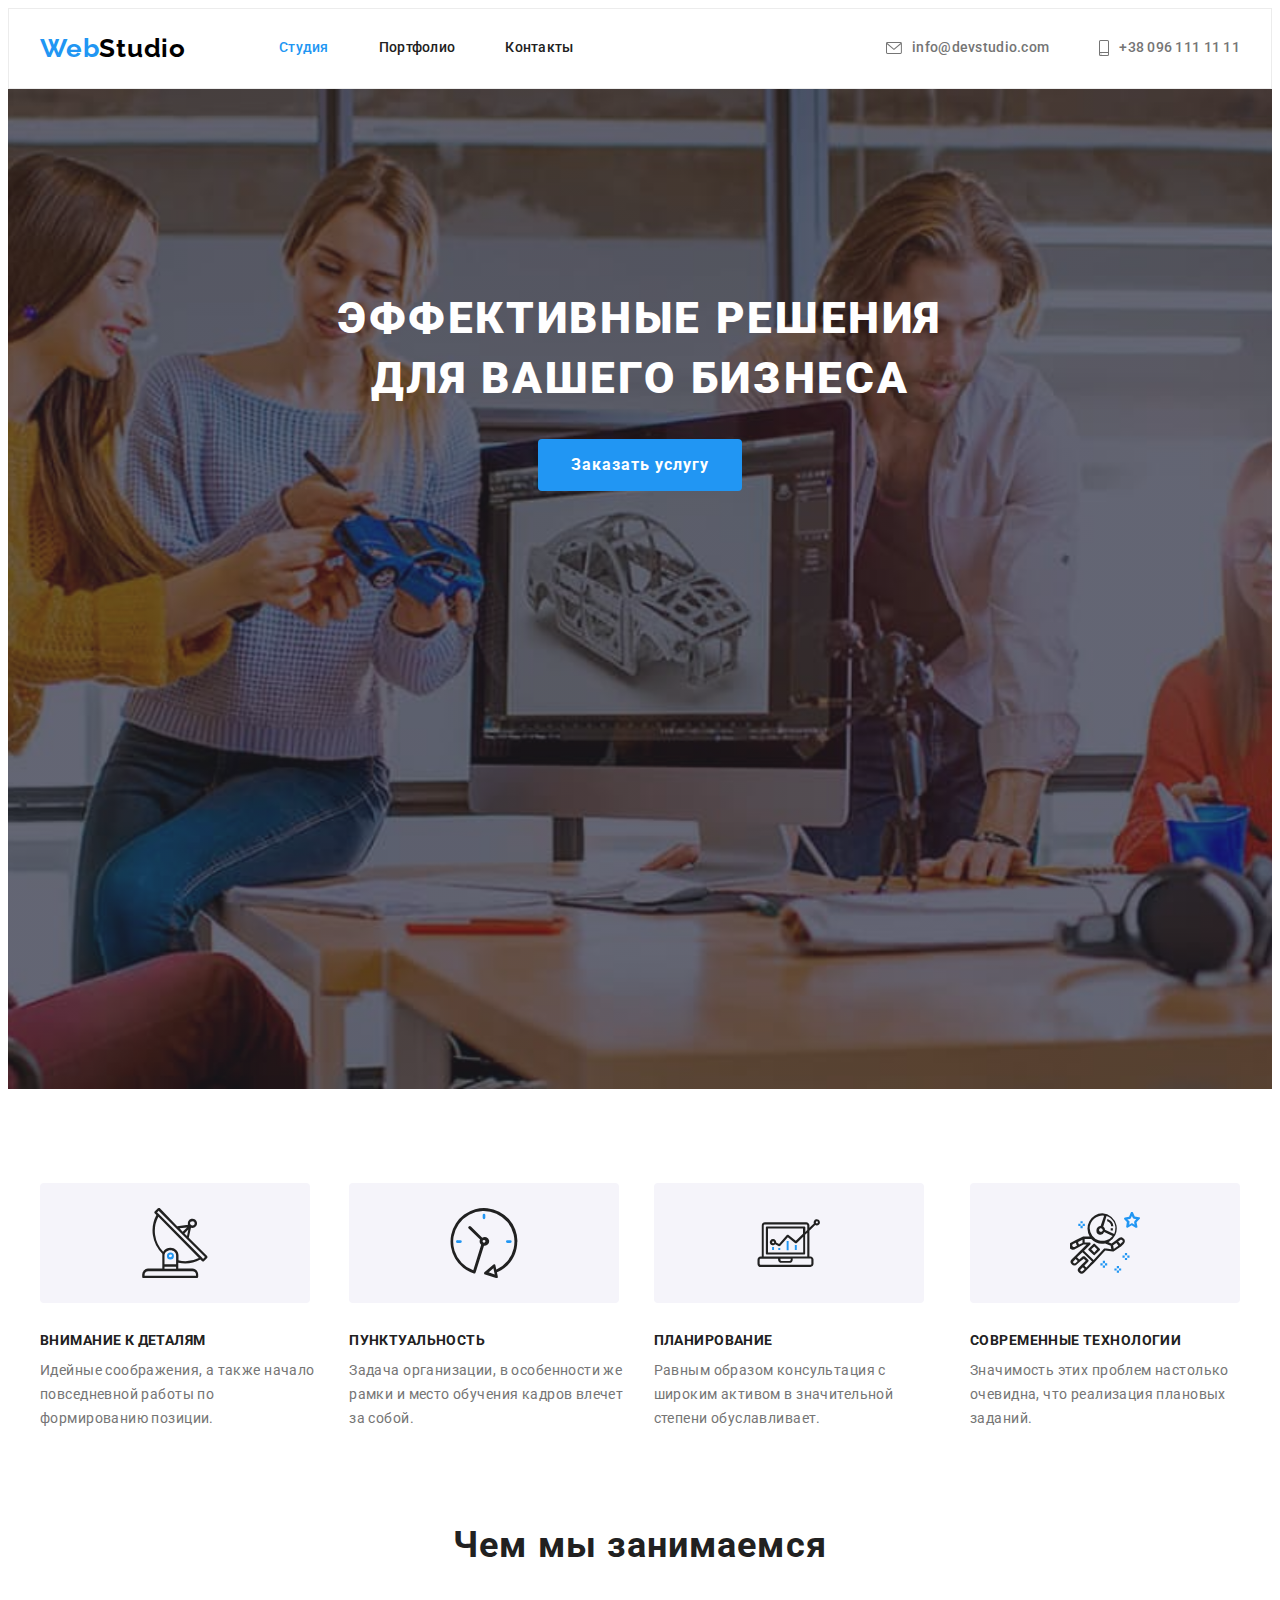
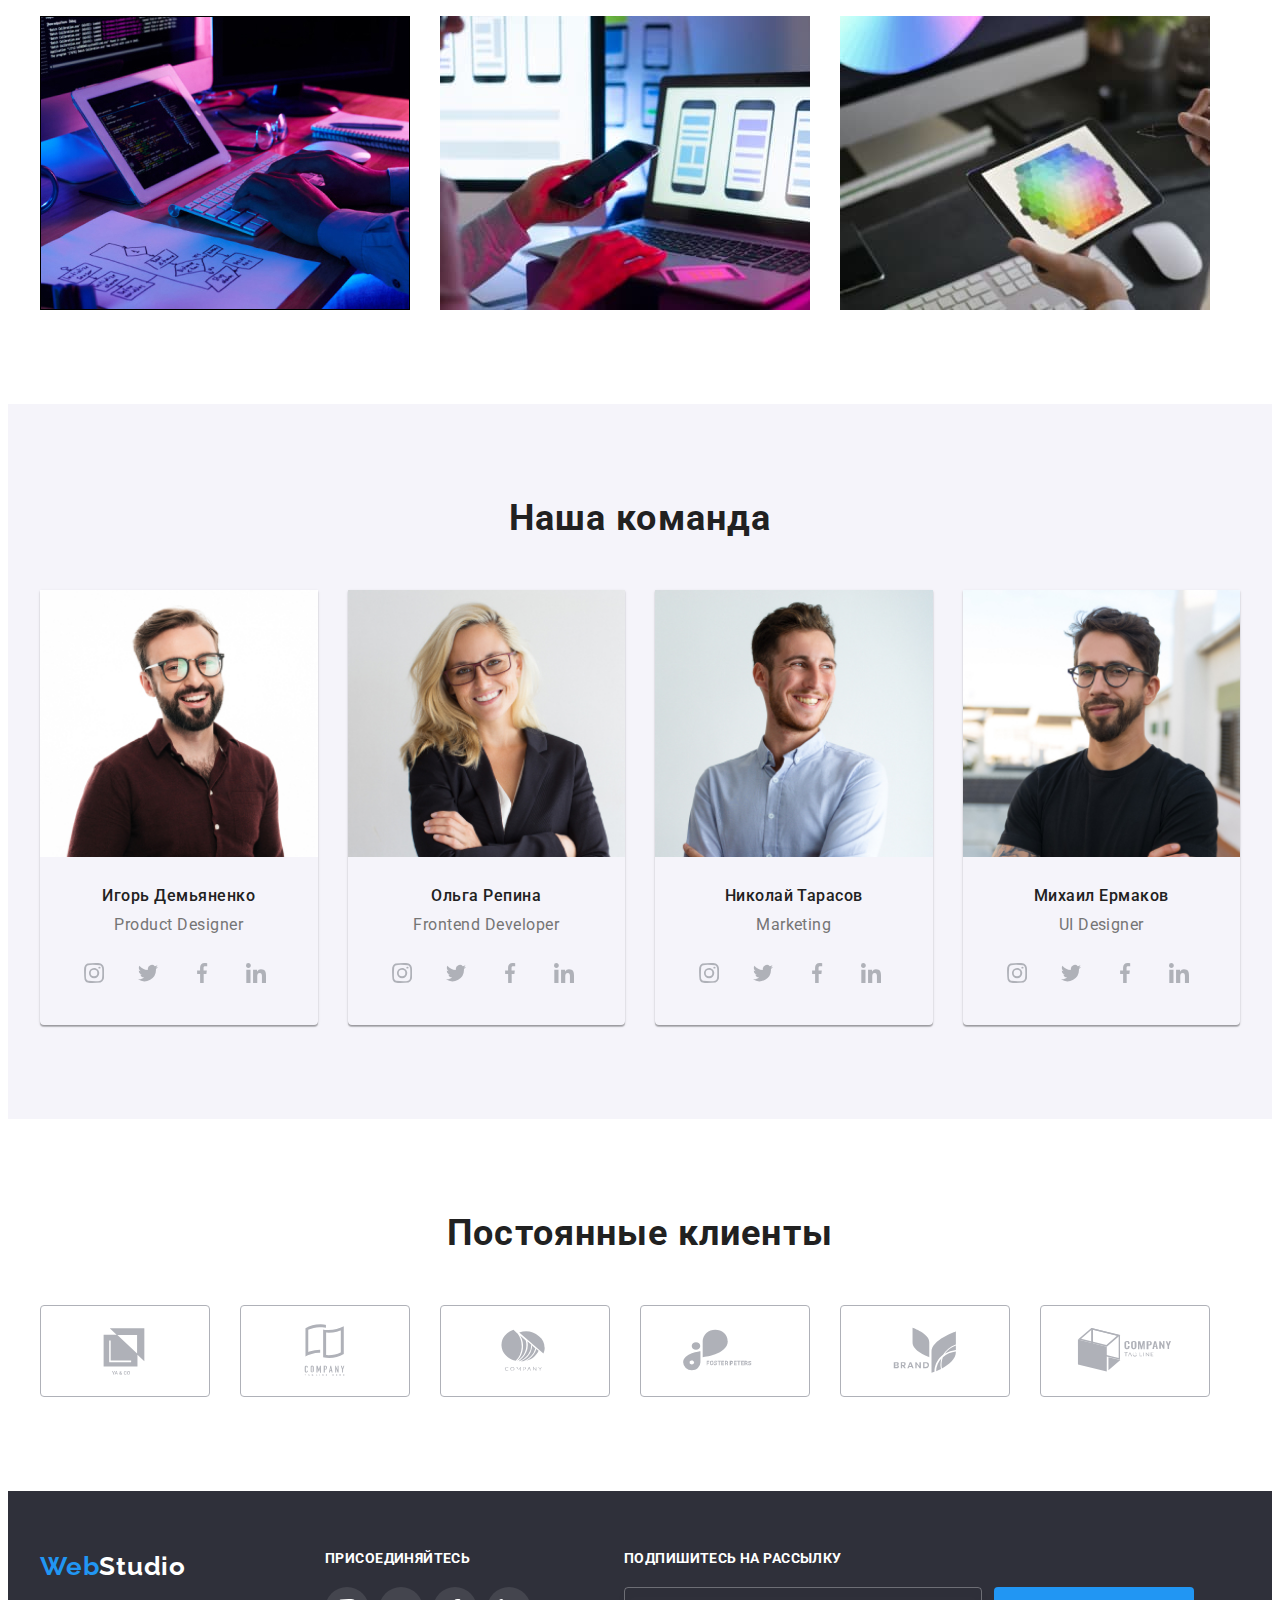
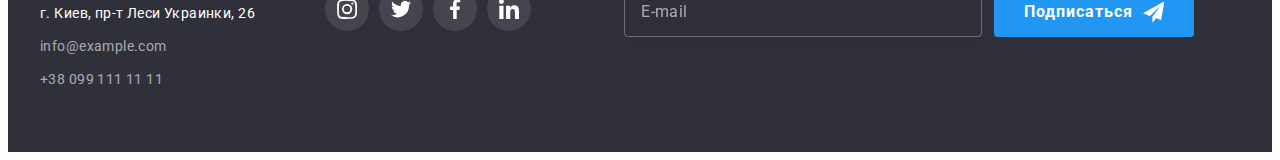
==== index.html @ 896093e3 "fix advantege" ====
<!DOCTYPE html>
<html lang="ru">
<head>
    <meta charset="UTF-8">
    <meta http-equiv="X-UA-Compatible" content="IE=edge">
    <meta name="viewport" content="width=device-width, initial-scale=1.0">
    <title>Document</title>
    
    <link rel="preconnect" href="https://fonts.googleapis.com">
    <link rel="preconnect" href="https://fonts.gstatic.com" crossorigin>
    <link href="https://fonts.googleapis.com/css2?family=Raleway:wght@700&family=Roboto:wght@400;500;700;900&display=swap"
        rel="stylesheet">
    <link rel="stylesheet" href="https://cdnjs.cloudflare.com/ajax/libs/modern-normalize/1.1.0/modern-normalize.min.css"
        integrity="sha512-wpPYUAdjBVSE4KJnH1VR1HeZfpl1ub8YT/NKx4PuQ5NmX2tKuGu6U/JRp5y+Y8XG2tV+wKQpNHVUX03MfMFn9Q=="
        crossorigin="anonymous" referrerpolicy="no-referrer" />

        <link rel="stylesheet" href="./css/styles.css">
    
</head>
<body>
    <header class="header">
        <div class="container main-header">
            <nav class="navigation">
                <a class="header-logo" lang="en" href="#"><span class="text-web">Web</span>Studio</a>
            
                <ul class="header-list list">
                    <li class="header-item"><a href="./index.html" class="header-link current">Студия</a></li>
                    <li class="header-item"><a href="./portfolio.html" class="header-link">Портфолио</a></li>
                    <li class="header-item"><a href="" class="header-link">Контакты</a></li>
                </ul>
            </nav>
            <ul class="contact list">
                <li class="header-item">
                    <a href="mailto:info@devstudio.com" class="header-link-contact">
                        <svg class="icon-mail" width="16" height="12">
                            <use href="./images/icons.svg#icon-envelope"></use>
                        </svg>
                        info@devstudio.com</a>  
                </li>
                <li class="header-item">
                    <a href="tel:+380961111111" class="header-link-contact">
                        <svg class="icon-tel" width="10" height="16">
                            <use href="./images/icons.svg#icon-smartphone"></use>
                        </svg>
                        +38 096 111 11 11</a>
                </li>
            </ul>  
        </div>
    </header>

    <main>

       
        <section class="section hero">
            <div class="container">
                <h1 class="hero-title">Эффективные решения <br/> для вашего бизнеса</h1>
                <button type="button" class="hero-btn">Заказать услугу</button>
            </div>
        </section>

        
        <section class="section"> 
            <div class="container">
                <h2 hidden>Особенности</h2>
                <ul class="advantage-list list">
                    <li class="advantage-item">
                        <div class="advantage"><svg class="icon-advantage" width="70" height="70">
                            <use href="./images/icons.svg#icon-antenna"></use>
                        </svg></div>
                        <h3 class="advantage-title">Внимание к деталям</h3>
                        <p class="advantage-text">Идейные соображения, а также начало повседневной работы по формированию позиции.</p>
                    </li>
                    <li class="advantage-item icon-clock">
                        <div class="advantage"><svg class="icon-advantage" width="70" height="70">
                                <use href="./images/icons.svg#icon-clock"></use>
                            </svg></div>
                        <h3 class="advantage-title">Пунктуальность</h3>
                        <p class="advantage-text">Задача организации, в особенности же рамки и место обучения кадров влечет за собой.</p>
                    </li>
                    <li class="advantage-item icon-diagram">
                        <div class="advantage"><svg class="icon-advantage" width="70" height="70">
                                <use href="./images/icons.svg#icon-diagram"></use>
                            </svg></div>
                        <h3 class="advantage-title">Планирование</h3>
                        <p class="advantage-text">Равным образом консультация с широким активом в значительной степени обуславливает.</p>
                    </li>
                    <li class="advantage-item icon-astronaut">
                        <div class="advantage"><svg class="icon-advantage" width="70" height="70">
                                <use href="./images/icons.svg#icon-astronaut"></use>
                            </svg></div>
                        <h3 class="advantage-title">Современные технологии</h3>
                        <p class="advantage-text">Значимость этих проблем настолько очевидна, что реализация плановых заданий.</p>
                    </li>
                </ul>
            </div>
        </section>

    
        <section class="section no-padding">
            <div class="container">
                <h2 class="product-title">Чем мы занимаемся</h2>
                <ul class="product-list list">
                    <li class="product-item">
                        <img 
                        src="./images/box1.jpg"
                        alt="создание сайта"
                        width="370"
                        height="294"
                        />
                    </li>
                    <li class="product-item">
                        <img 
                        src="./images/box2.jpg"
                        alt="создание мобильной версии"
                        width="370"
                        height="294"
                        />
                    </li>
                    <li class="product-item">
                        <img 
                        src="./images/box3.jpg"
                        alt="тестированте"
                        width="370"
                        height="294"
                        />
                    </li>
                </ul>
            </div>
        </section>

       
        <section class="section team">
            <div class="container">
                <h2 class="team-title">Наша команда</h2>
                <ul class="team-list list">
                    <li class="team-item">
                        <img
                        src="./images/img1.jpg" 
                        alt="члены команды"
                        width="270"
                        height="260"
                        /> 
                        <div class="team-name-content">
                            <h3 class="team-name">Игорь Демьяненко</h3>
                            <p lang="en" class="team-text">Product Designer</p>
                            <ul class="social-team list">
                                <li class="social-item">
                                    <a href="" class="team-social-link">
                                    <svg class="icon-social" width="20" height="20">
                                    <use href="./images/icons.svg#icon-instagram"></use></svg></a></li>
                                <li class="social-item">
                                    <a href="" class="team-social-link">
                                    <svg class="icon-social" width="20" height="20">
                                    <use href="./images/icons.svg#icon-twitter"></use></svg></a></li>
                                <li class="social-item">
                                    <a href="" class="team-social-link">
                                    <svg class="icon-social" width="20" height="20">
                                    <use href="./images/icons.svg#icon-facebook"></use></svg></a></li>
                                <li class="social-item">
                                    <a href="" class="team-social-link">
                                    <svg class="icon-social" width="20" height="20">
                                    <use href="./images/icons.svg#icon-linkedin"></use></svg></a></li>
                            </ul>
                        </div>
                    </li>
                    <li class="team-item">
                        <img 
                        src="./images/img2.jpg"
                        alt="члены команды"
                        width="270"
                        height="260"
                        />
                        <div class="team-name-content">
                            <h3 class="team-name">Ольга Репина</h3>
                            <p lang="en" class="team-text">Frontend Developer</p>
                            <ul class="social-team list">
                                <li class="social-item">
                                    <a href="" class="team-social-link">
                                    <svg class="icon-social" width="20" height="20">
                                    <use href="./images/icons.svg#icon-instagram"></use></svg></a></li>
                                <li class="social-item">
                                    <a href="" class="team-social-link">
                                    <svg class="icon-social" width="20" height="20">
                                    <use href="./images/icons.svg#icon-twitter"></use></svg></a></li>
                                <li class="social-item">
                                    <a href="" class="team-social-link">
                                    <svg class="icon-social" width="20" height="20">
                                    <use href="./images/icons.svg#icon-facebook"></use></svg></a></li>
                                <li class="social-item">
                                    <a href="" class="team-social-link">
                                    <svg class="icon-social" width="20" height="20">
                                    <use href="./images/icons.svg#icon-linkedin"></use></svg></a></li>
                            </ul>
                        </div>
                    </li>
                    <li class="team-item">
                        <img 
                        src="./images/img3.jpg" 
                        alt="члены команды"
                        width="270"
                        height="260"
                        />
                        <div class="team-name-content">
                            <h3 class="team-name">Николай Тарасов</h3>
                            <p lang="en" class="team-text">Marketing</p>
                            <ul class="social-team list">
                                <li class="social-item">
                                    <a href="" class="team-social-link">
                                    <svg class="icon-social" width="20" height="20">
                                    <use href="./images/icons.svg#icon-instagram"></use></svg></a></li>
                                <li class="social-item">
                                    <a href="" class="team-social-link">
                                    <svg class="icon-social" width="20" height="20">
                                    <use href="./images/icons.svg#icon-twitter"></use></svg></a></li>
                                <li class="social-item">
                                    <a href="" class="team-social-link">
                                    <svg class="icon-social" width="20" height="20">
                                    <use href="./images/icons.svg#icon-facebook"></use></svg></a></li>
                                <li class="social-item">
                                    <a href="" class="team-social-link">
                                    <svg class="icon-social" width="20" height="20">
                                    <use href="./images/icons.svg#icon-linkedin"></use></svg></a></li>
                            </ul>
                        </div>
                    </li>
                    <li class="team-item">
                        <img 
                        src="./images/img4.jpg" 
                        alt="члены команды"
                        width="270"
                        height="260"
                        />
                        <div class="team-name-content">
                            <h3 class="team-name">Михаил Ермаков</h3>
                            <p lang="en" class="team-text">UI Designer</p>
                           <ul class="social-team list">
                                <li class="social-item">
                                    <a href="" class="team-social-link">
                                    <svg class="icon-social" width="20" height="20">
                                    <use href="./images/icons.svg#icon-instagram"></use></svg></a></li>
                                <li class="social-item">
                                    <a href="" class="team-social-link">
                                    <svg class="icon-social" width="20" height="20">
                                    <use href="./images/icons.svg#icon-twitter"></use></svg></a></li>
                                <li class="social-item">
                                    <a href="" class="team-social-link">
                                    <svg class="icon-social" width="20" height="20">
                                    <use href="./images/icons.svg#icon-facebook"></use></svg></a></li>
                                <li class="social-item">
                                    <a href="" class="team-social-link">
                                    <svg class="icon-social" width="20" height="20">
                                    <use href="./images/icons.svg#icon-linkedin"></use></svg></a></li>
                            </ul>
                        </div>
                    </li>
                </ul>
            </div>
        </section>

        <section class="section client">
            <div class="container">
                <h2 class="client-title">Постоянные клиенты</h2>
                <ul class="client-list list">
                    <li class="client-item"><a class="client-link" href="">
                        <svg class="icon-client" width="106" height="60">
                        <use href="./images/icons.svg#icon-client1"></use></svg></a></li>
                    <li class="client-item"><a class="client-link" href="">
                        <svg class="icon-client" width="106" height="60">
                        <use href="./images/icons.svg#icon-client2"></use></svg></a></li>
                    <li class="client-item"><a class="client-link" href="">
                         <svg class="icon-client" width="106" height="60">
                        <use href="./images/icons.svg#icon-client3"></use></svg></a></li>
                    <li class="client-item"><a class="client-link" href="">
                         <svg class="icon-client" width="106" height="60">
                        <use href="./images/icons.svg#icon-client4"></use></svg></a></li>
                    <li class="client-item"><a class="client-link" href="">
                         <svg class="icon-client" width="106" height="60">
                        <use href="./images/icons.svg#icon-client5"></use></svg></a></li>
                    <li class="client-item"><a class="client-link" href="">
                         <svg class="icon-client" width="106" height="60">
                        <use href="./images/icons.svg#icon-client6"></use></svg></a></li>
                </ul>
            </div>
        </section>
    </main>

    <footer class="footer">
        <div class="container footer-container">
            <div class="footer-contact">
            <a class="footer-logo" lang="en" href="#"><span class="text-web">Web</span>Studio</a>
            <address>
                <ul class="address list">
                    <li class="address-item">
                        <a href="https://goo.gl/maps/5fkCTM6jAtR8WJ4g7"
                        target="_blank" class="address-link"
                        >г. Киев, пр-т Леси Украинки, 26</a>
                    </li>
                    <li class="address-item">
                        <a href="mailto:info@example.com" class="address-link-contact">info@example.com</a>
                    </li>
                    <li class="address-item">
                        <a href="tel:+380991111111" class="address-link-contact">+38 099 111 11 11</a>
                    </li>
                </ul>
            </address>
            </div>
            <div class="footer-social">
                <h3 class="footer-title">присоединяйтесь</h3>
                <ul class="footer-list list">
                    <li class="footer-social-item"><a href="" class="footer-social-link">
                        <svg class="icon-social" width="20" height="20">
                        <use href="./images/icons.svg#icon-instagram"></use></svg></a></li>
                    <li class="footer-social-item"><a href="" class="footer-social-link">
                        <svg class="icon-social" width="20" height="20">
                        <use href="./images/icons.svg#icon-twitter"></use></svg></a></li>
                    <li class="footer-social-item"><a href="" class="footer-social-link">
                        <svg class="icon-social" width="20" height="20">
                            <use href="./images/icons.svg#icon-facebook"></use></svg></a></li>
                    <li class="footer-social-item"><a href="" class="footer-social-link">
                        <svg class="icon-social" width="20" height="20">
                            <use href="./images/icons.svg#icon-linkedin"></use></svg></a></li>
                </ul>
            </div>
            <div class="footer-subscribe">
                <h3 class="footer-title">Подпишитесь на рассылку</h3>
                <ul class="footer-list list">
                    <li class="footer-subscribe-item">
                        <button type="button" lang="en" class="footer-subscribe-btn">E-mail</button>
                    </li>
                    <li class="footer-subscribe-item">
                        <button type="button" class="footer-send-btn">Подписаться
                            <svg class="icon-subscribe" width="24" height="24">
                                <use href="./images/icons.svg#icon-icon-send"></use>
                            </svg></button></li>
                </ul>
            </div>
        </div>
        
    </footer>
</body>
</html>
---- css/styles.css ----
:root {
  --header-text-color: #212121;
  --accent-text-color: #2196f3;
  --first-title-color: #212121;
  --first-text-color: #757575;
  --first-btn-color: #212121;
  --second-btn-color: #ffffff;
  --social-hover-color: #ffffff;
}

p,
h1,
h2,
h3,
h4,
h5,
h6 {
  margin: 0;
}

ul {
  margin: 0;
  padding: 0;
}

img {
  display: block;
  width: 100%;
  height: auto;
}

button {
  font-family: inherit;
  cursor: pointer;
  border-radius: 4px;
  border: 1px solid transparent;
  display: inline-block;
  align-items: center;
  text-align: center;
}

body {
  font-family: "Roboto", sans-serif;
}

.list {
  list-style: none;
}

a {
  text-decoration: none;
}

.container {
  width: 1200px;
  padding-left: 15px;
  padding-right: 15px;
  margin: 0 auto;
}

.section {
  padding-top: 94px;
  padding-bottom: 94px;
}

.section.no-padding {
  padding-top: 0;
}

/*-----------HEADER-----------*/

.header {
  background-color: #ffffff;
  padding-top: 24px;
  padding-bottom: 24px;
  border: 1px solid #ececec;
}
.main-header {
  display: flex;
  align-items: center;
}
.navigation {
  display: flex;
  align-items: center;
}
.header-logo {
  font-family: "Raleway", sans-serif;
  font-weight: 700;
  font-size: 26px;
  line-height: 1.19;
  letter-spacing: 0.03em;
  color: #000000;
  margin-right: 93px;
}
.text-web {
  color: #2196f3;
}

.header-list {
  display: flex;
}
.header-list .header-item:not(:last-child) {
  margin-right: 50px;
}
.header-list .header-link {
  display: block;

  font-weight: 500;
  font-size: 14px;
  line-height: 1.14;
  letter-spacing: 0.02em;
  color: var(--header-text-color);
}
.header-link:hover,
.header-link:focus {
  color: var(--accent-text-color);
}
.header-list .header-link.current {
  color: var(--accent-text-color);
}
.header-link-contact {
  display: flex;
  align-items: center;
  font-weight: 500;
  font-size: 14px;
  line-height: 1.14;
  letter-spacing: 0.02em;
  color: #757575;
}
.header-link-contact:hover,
.header-link-contact:focus {
  color: var(--accent-text-color);
}
.contact {
  display: flex;
  margin-left: auto;
}

.contact .header-item:not(:last-child) {
  margin-right: 50px;
}
.icon-mail,
.icon-tel {
  margin-right: 10px;
  fill: currentColor;
}

/*-----------HERO-----------*/

.hero {
  max-width: 1600px;
  height: 600px;
  left: 0px;
  top: 80px;
  background-image: linear-gradient(
      to right,
      rgba(47, 48, 58, 0.4),
      rgba(47, 48, 58, 0.4)
    ),
    url(../images/hero-img.jpg);
  background-color: #c4c4c4;
  background-repeat: no-repeat;
  background-position: center;
  background-size: cover;
  padding-top: 200px;
  padding-bottom: 200px;
  text-align: center;
}
.hero-title {
  font-weight: 900;
  font-size: 44px;
  line-height: 1.36;

  letter-spacing: 0.06em;
  text-transform: uppercase;
  color: #ffffff;
  margin-bottom: 30px;
}
.hero-btn {
  font-weight: 700;
  font-size: 16px;
  line-height: 1.87;
  letter-spacing: 0.06em;
  background-color: var(--accent-text-color);
  color: var(--second-btn-color);
  padding: 10px 32px;
}

/*-----------ADVANTAGE-----------*/

.advantage-list {
  display: flex;
  align-items: center;
}
.advantage-list .advantage-item:not(:last-child) {
  margin-right: 30px;
}
.advantage {
  display: flex;
  align-items: center;
  justify-content: center;
  height: 120px;
  width: 270px;
  border-radius: 4px;
  background-color: #f5f4fa;
  margin-bottom: 30px;
}
.advantage-title {
  font-size: 14px;
  line-height: 1.14;
  letter-spacing: 0.03em;
  text-transform: uppercase;
  color: var(--first-title-color);
  margin-bottom: 10px;
}
.advantage-text {
  font-size: 14px;
  line-height: 1.71;
  letter-spacing: 0.03em;
  color: var(--first-text-color);
}

/*-----------PRODUCT-----------*/

.product-title {
  font-size: 36px;
  line-height: 1.16;
  text-align: center;
  letter-spacing: 0.03em;
  color: var(--first-title-color);
  margin-bottom: 50px;
}
.product-list {
  display: flex;
}
.product-item + .product-item {
  margin-left: 30px;
}

/*-------------TEAM------------*/

.team {
  background: #f5f4fa;
}
.team-title {
  font-size: 36px;
  line-height: 1.16;
  text-align: center;
  letter-spacing: 0.03em;
  color: var(--first-title-color);
  margin-bottom: 50px;
}
.team-list {
  display: flex;
  margin-left: -30px;
}
.team-item {
  flex-basis: calc(100% / 4 - 30px);
  margin-left: 30px;
  box-shadow: 0px 1px 3px rgba(0, 0, 0, 0.12), 0px 1px 1px rgba(0, 0, 0, 0.14),
    0px 2px 1px rgba(0, 0, 0, 0.2);
  border-radius: 0px 0px 4px 4px;
}

.team-name-content {
  padding-top: 30px;
  padding-bottom: 30px;
}

.team-name {
  font-weight: 500;
  font-size: 16px;
  line-height: 1.18;
  text-align: center;
  letter-spacing: 0.03em;
  color: var(--first-title-color);
  margin-bottom: 10px;
}
.team-text {
  font-size: 16px;
  line-height: 1.18;
  text-align: center;
  letter-spacing: 0.03em;
  color: var(--first-text-color);
  margin-bottom: 16px;
}
.social-team {
  display: flex;
  margin-left: 32px;
  margin-right: 32px;
}

.social-item + .social-item {
  margin-left: 10px;
}
.team-social-link {
  display: flex;
  align-items: center;
  justify-content: center;
  width: 44px;
  height: 44px;

  border-radius: 50px;
  color: #afb1b8;
}
.team-social-link:hover,
.team-social-link:focus {
  color: #ffffff;
  background-color: var(--accent-text-color);
}
.icon-social {
  fill: currentColor;
}
.icon-social:hover,
.icon-social:focus {
  fill: var(--social-hover-color);
}
/* ------------CLIENT------------ */

.client {
  padding-top: 100;
  padding-bottom: 88;
}
.client-title {
  font-size: 36px;
  line-height: 1.16;
  text-align: center;
  letter-spacing: 0.03em;
  color: var(--first-title-color);
  margin-bottom: 50px;
}
.client-list {
  display: flex;
}
.client-item + .client-item {
  margin-left: 30px;
}
.client-link {
  display: flex;
  align-items: center;
  justify-content: center;
  width: 170px;
  height: 92px;
  border: 1px solid #afb1b8;
  box-sizing: border-box;
  border-radius: 4px;
  color: #afb1b8;
}
.client-link:hover,
.client-link:focus {
  color: var(--accent-text-color);
  border-color: var(--accent-text-color);
}
.icon-client {
  fill: currentColor;
}
.icon-client:hover,
.icon-client:focus {
  fill: var(--accent-text-color);
}

/*-------------FOOTER------------*/

.footer {
  background-color: #2f303a;
  padding-top: 60px;
  padding-bottom: 60px;
}
.footer-container {
  display: flex;
}
.footer-logo {
  font-family: "Raleway", sans-serif;
  font-weight: 700;
  font-size: 26px;
  line-height: 1.19;
  letter-spacing: 0.03em;
  display: block;
  color: #ffffff;
  margin-bottom: 20px;
}
.address {
  font-style: normal;
}
.address-item {
  margin-bottom: 9px;
}
.address-item:last-child {
  margin-bottom: 0;
}
.address-link {
  font-size: 14px;
  line-height: 1.71;
  letter-spacing: 0.03em;
  color: #ffffff;
}
.address-link:hover,
.address-link:focus {
  color: var(--accent-text-color);
}
.address-link-contact {
  font-size: 14px;
  line-height: 1.71;
  letter-spacing: 0.03em;
  color: rgba(255, 255, 255, 0.6);
}
.address-link-contact:hover,
.address-link-contact:focus {
  color: var(--accent-text-color);
}
.footer-social {
  margin-left: 70px;
}
.footer-title {
  font-size: 14px;
  line-height: 1.14;
  letter-spacing: 0.03em;
  text-transform: uppercase;
  color: #fff;
  margin-bottom: 20px;
}
.footer-list {
  display: flex;
}

.footer-social-item + .footer-social-item {
  margin-left: 10px;
}
.footer-social-link {
  display: flex;
  align-items: center;
  justify-content: center;
  width: 44px;
  height: 44px;

  border-radius: 50px;
  color: #fff;
  background: rgba(255, 255, 255, 0.1);
}
.footer-social-link:hover,
.footer-social-link:focus {
  color: #fff;
  background-color: var(--accent-text-color);
}
.icon-social {
  fill: currentColor;
}
.icon-social:hover,
.icon-social:focus {
  fill: var(--social-hover-color);
}
.footer-subscribe {
  margin-left: 93px;
}
.footer-subscribe-btn {
  display: flex;
  text-align: left;
  font-size: 16px;
  line-height: 1.25;
  letter-spacing: 0.03em;
  background-color: transparent;
  border: 1px solid rgba(255, 255, 255, 0.3);
  box-sizing: border-box;
  filter: drop-shadow(0px 4px 4px rgba(0, 0, 0, 0.15));
  padding-left: 16px;
  width: 358px;
  height: 50px;
  color: rgba(255, 255, 255, 0.6);
  margin-right: 12px;
}
.footer-send-btn {
  display: flex;
  font-weight: 700;
  font-size: 16px;
  line-height: 1.87;
  letter-spacing: 0.06em;
  background-color: var(--accent-text-color);
  color: var(--second-btn-color);
  padding: 10px 29px;
  width: 200px;
  height: 50px;
}
.icon-subscribe {
  fill: currentColor;
  margin-left: 10px;
}
/*-------------PORTFOLIO-----------*/

.filter-list {
  display: flex;
  justify-content: center;
  margin-bottom: 50px;
}
.filter-list .filter-item:not(:last-child) {
  margin-right: 8px;
}
.filter-btn {
  font-weight: 500;
  font-size: 16px;
  line-height: 1.62;
  text-align: center;
  letter-spacing: 0.03em;
  cursor: pointer;
  color: var(--first-btn-color);
  padding: 6px 22px;
}
.filter-btn:hover,
.filter-btn:focus {
  background-color: var(--accent-text-color);
  color: var(--second-btn-color);
  box-shadow: 0px 3px 1px rgba(0, 0, 0, 0.1), 0px 1px 2px rgba(0, 0, 0, 0.08),
    0px 2px 2px rgba(0, 0, 0, 0.12);
}
.portfolio-list {
  display: flex;
  flex-wrap: wrap;
}
.portfolio-item {
  flex-basis: calc(100% / 3 - 30px);
  margin-left: 30px;
  margin-bottom: 30px;
}
.portfolio-item:nth-child(3n + 1) {
  margin-left: 0;
}
.portfolio-item:nth-last-child(-n + 3) {
  margin-bottom: 0;
}
.portfolio-title {
  font-size: 18px;
  line-height: 2;
  letter-spacing: 0.03em;
  color: var(--first-title-color);
}
.portfolio-text {
  font-size: 16px;
  line-height: 1.87;
  letter-spacing: 0.06em;
  color: var(--first-text-color);
}
.portfolio-item-content {
  border: 1px solid #eeeeee;
  padding: 20px 24px;
}
.portfolio-link {
  display: block;
}
.portfolio-link:hover,
.portfolio-link:focus {
  box-shadow: 0px 1px 1px rgba(0, 0, 0, 0.12), 0px 4px 4px rgba(0, 0, 0, 0.06),
    1px 4px 6px rgba(0, 0, 0, 0.16);
}
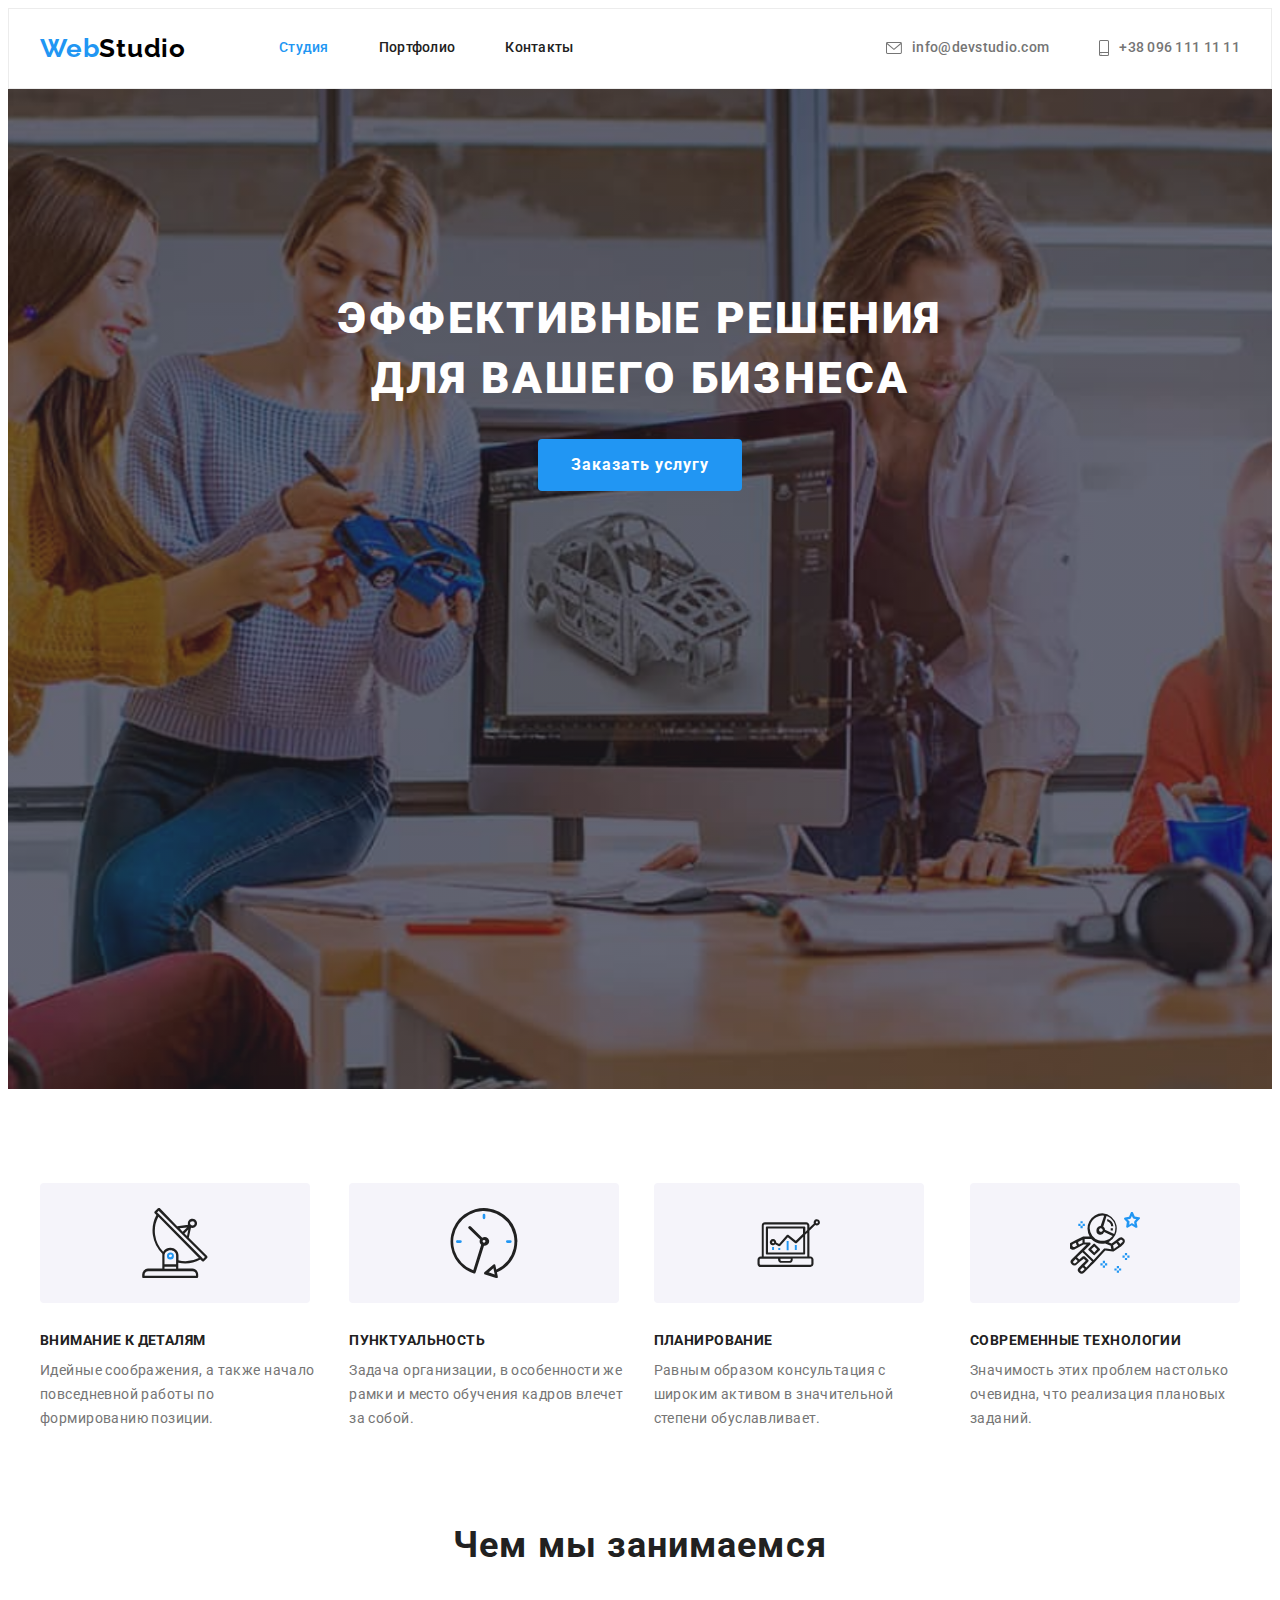
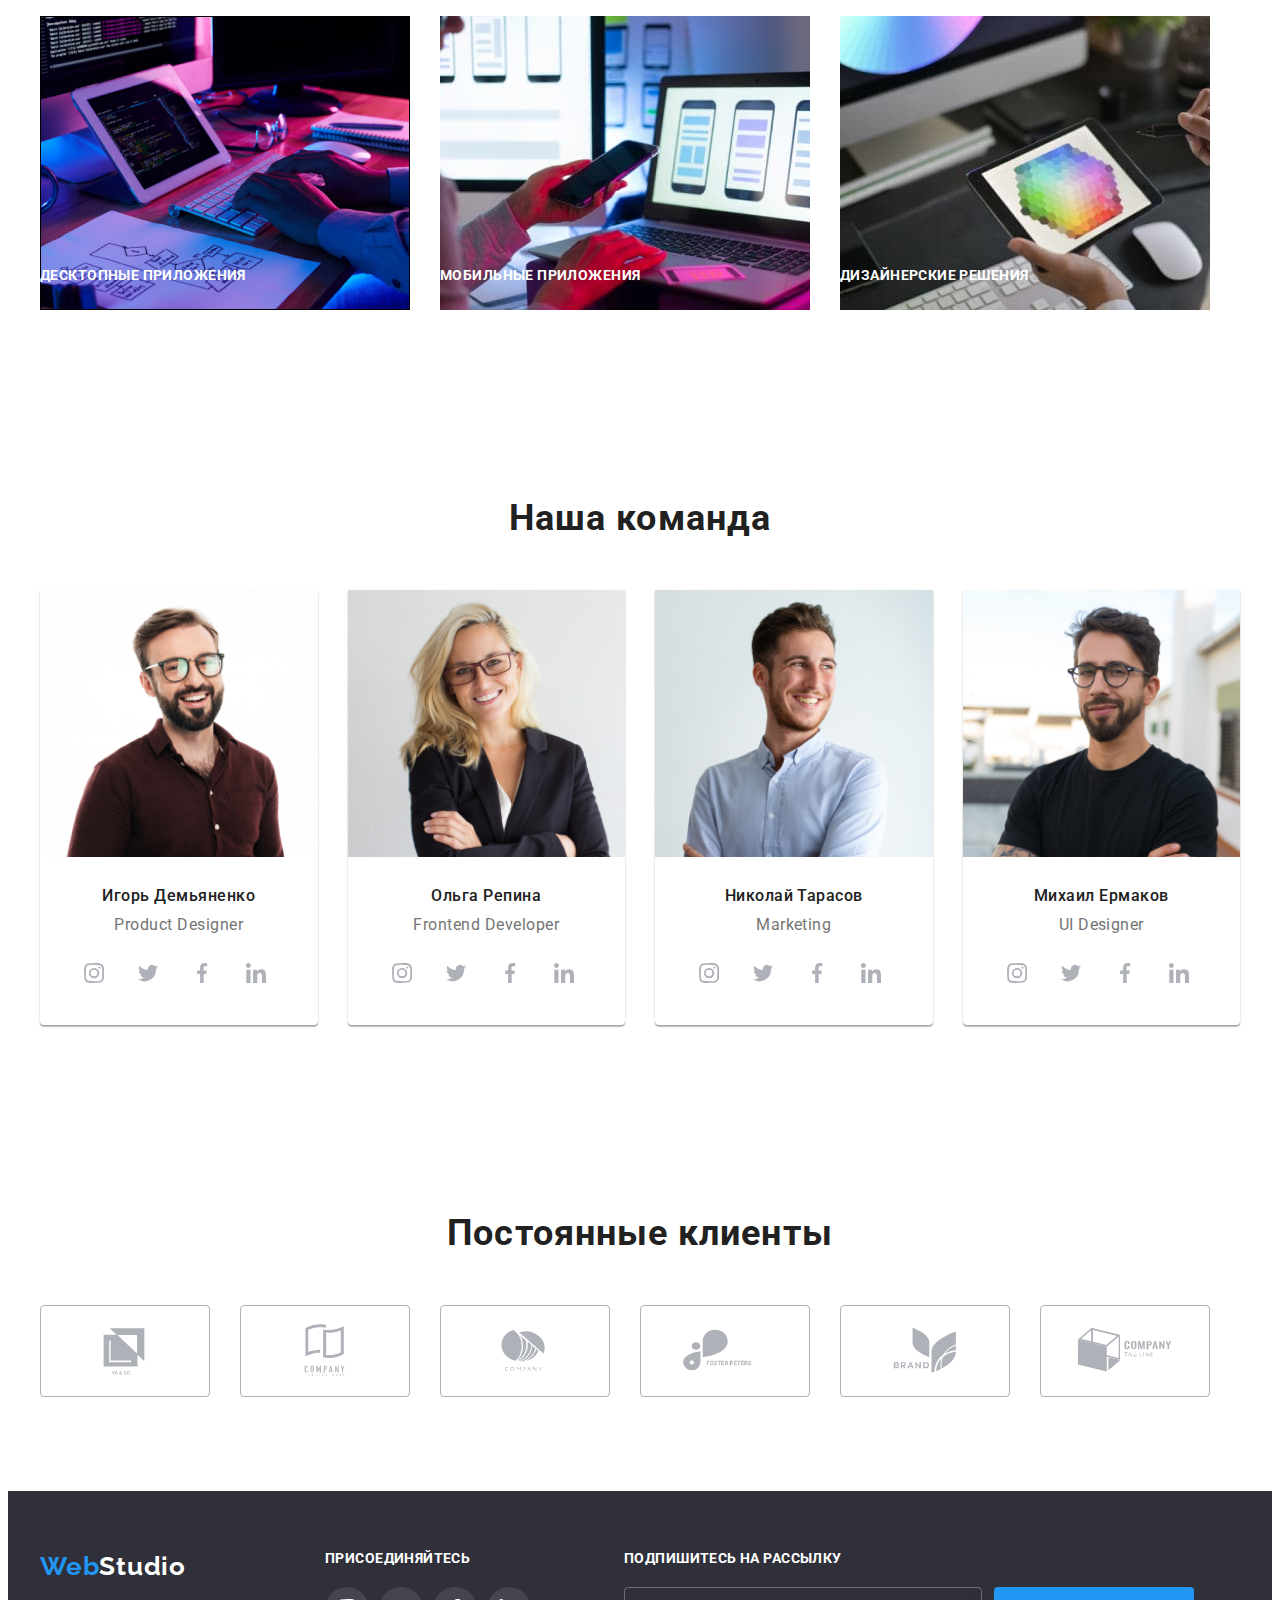
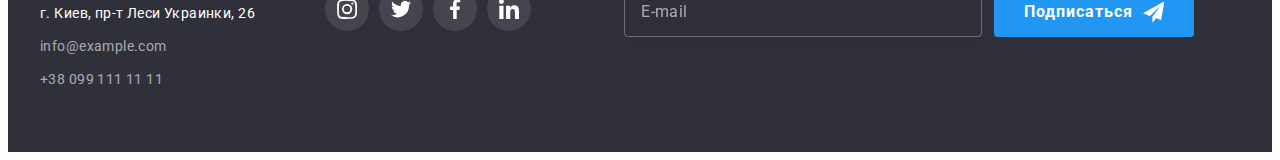
==== commit 36185dff: "hw5" ====
--- a/index.html
+++ b/index.html
@@ -100,29 +100,32 @@
             <div class="container">
                 <h2 class="product-title">Чем мы занимаемся</h2>
                 <ul class="product-list list">
-                    <li class="product-item">
+                    <li class="product-item product-one">
                         <img 
                         src="./images/box1.jpg"
                         alt="создание сайта"
                         width="370"
                         height="294"
                         />
-                    </li>
-                    <li class="product-item">
+                        <p class="product-text">Десктопные приложения</p>
+                    </li>
+                    <li class="product-item product-two">
                         <img 
                         src="./images/box2.jpg"
                         alt="создание мобильной версии"
                         width="370"
                         height="294"
                         />
-                    </li>
-                    <li class="product-item">
+                        <p class="product-text">Мобильные приложения</p>
+                    </li>
+                    <li class="product-item product-three">
                         <img 
                         src="./images/box3.jpg"
                         alt="тестированте"
                         width="370"
                         height="294"
                         />
+                        <p class="product-text">Дизайнерские решения</p>
                     </li>
                 </ul>
             </div>
--- a/css/styles.css
+++ b/css/styles.css
@@ -97,6 +97,7 @@
 }
 
 .header-list {
+  height: 100%;
   display: flex;
 }
 .header-list .header-item:not(:last-child) {
@@ -111,6 +112,9 @@
   letter-spacing: 0.02em;
   color: var(--header-text-color);
 }
+.header-item {
+  position: relative;
+}
 .header-link:hover,
 .header-link:focus {
   color: var(--accent-text-color);
@@ -118,6 +122,21 @@
 .header-list .header-link.current {
   color: var(--accent-text-color);
 }
+.header-link::after {
+  display: block;
+  content: "";
+  width: 100%;
+  height: 4px;
+  background: var(--accent-text-color);
+  border-radius: 2px;
+  margin-top: 28px;
+  opacity: 0;
+  position: absolute;
+}
+.header-link:hover::after {
+  opacity: 1;
+}
+
 .header-link-contact {
   display: flex;
   align-items: center;
@@ -232,9 +251,36 @@
 }
 .product-list {
   display: flex;
+  
 }
 .product-item + .product-item {
   margin-left: 30px;
+}
+.product-item {
+  position: relative;
+}
+.product-item::before {
+  display: inline-block;
+  position: absolute;
+  contain: "";
+  width: 100%;
+  height: 70px;
+  background: rgba(47, 48, 58, 0.8);
+  
+}
+
+.product-text {
+  position: absolute;
+  font-weight: bold;
+  font-size: 14px;
+  line-height: 1.14;
+  text-align: center;
+  letter-spacing: 0.03em;
+  text-transform: uppercase;
+  color: #fff;
+  bottom: 27px;
+  
+}
 }
 
 /*-------------TEAM------------*/
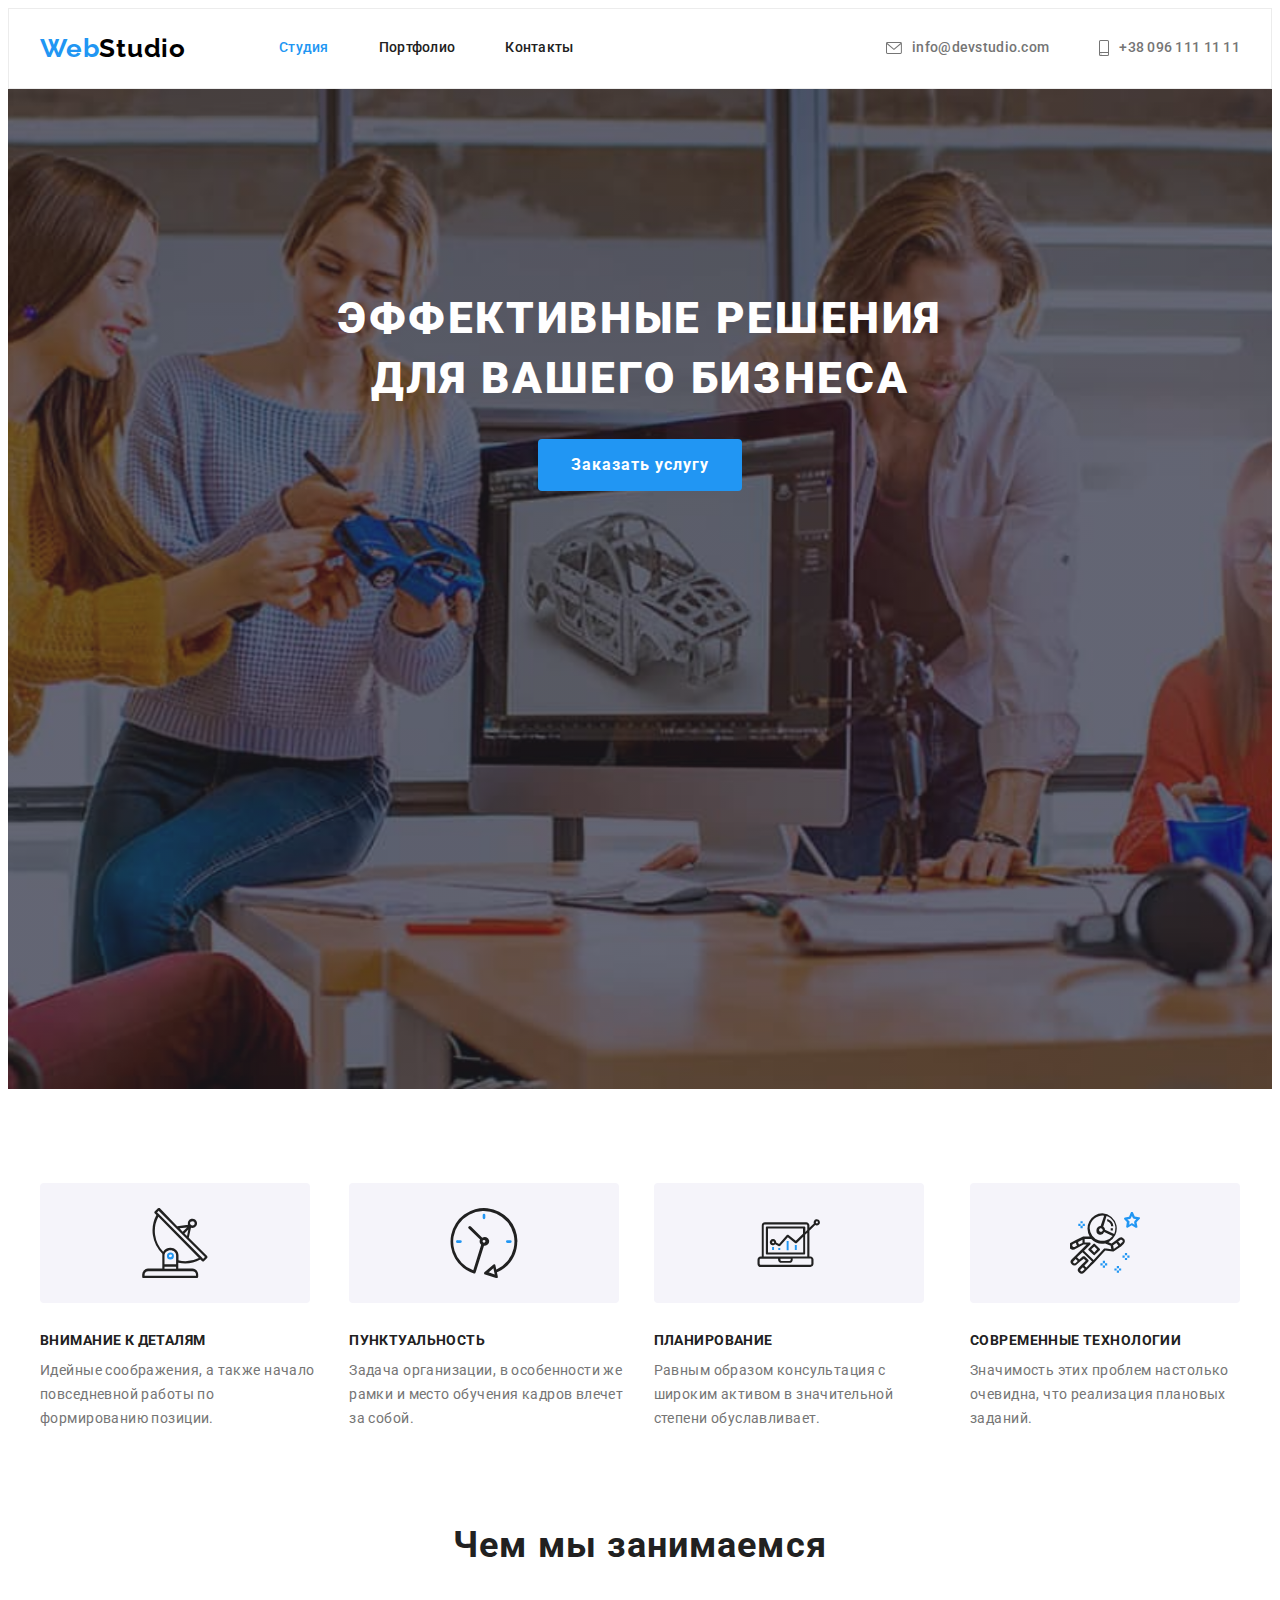
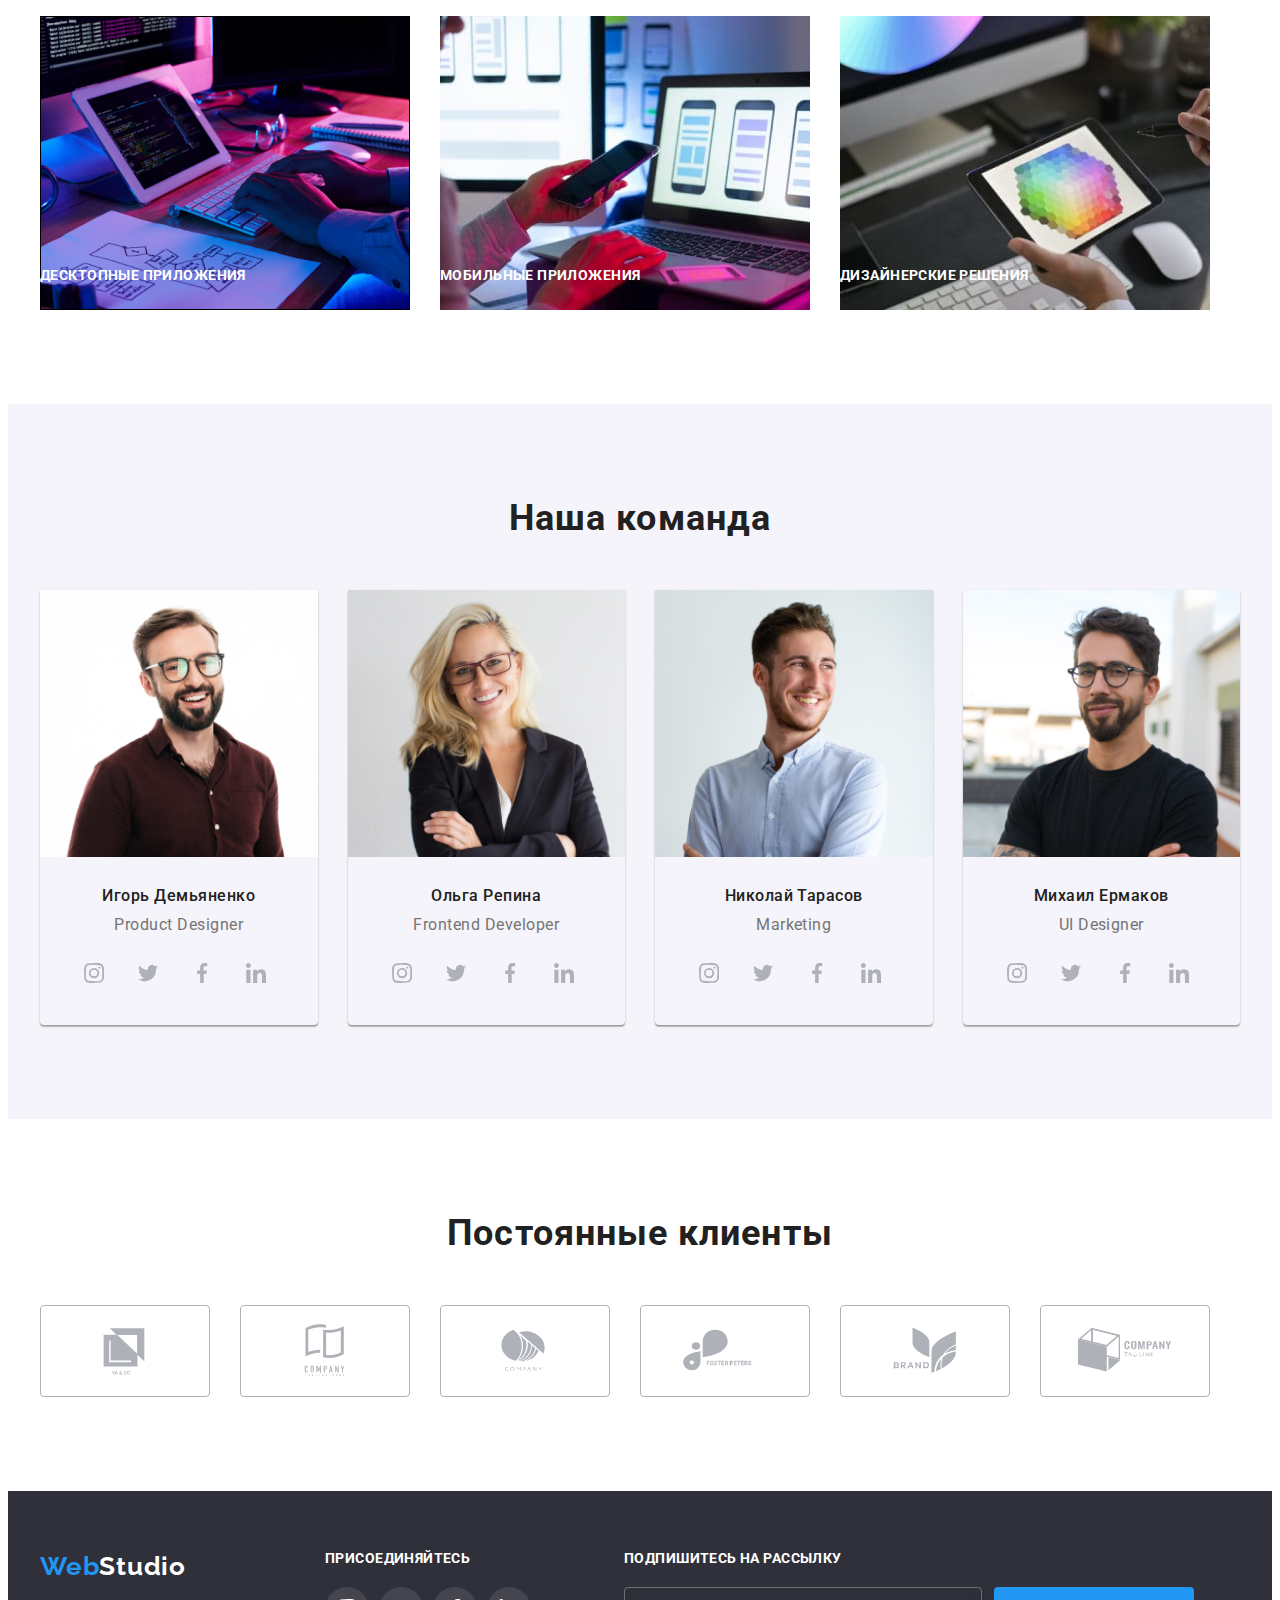
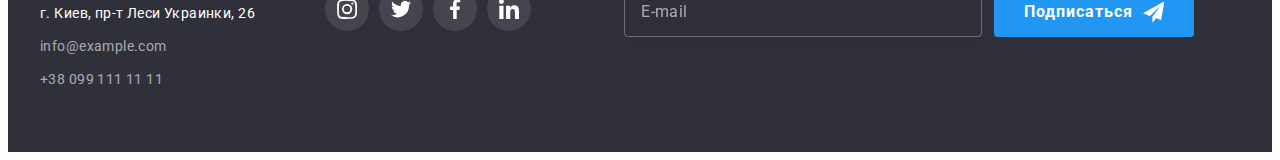
==== commit d3417cf8: "hw5" ====
--- a/index.html
+++ b/index.html
@@ -100,7 +100,7 @@
             <div class="container">
                 <h2 class="product-title">Чем мы занимаемся</h2>
                 <ul class="product-list list">
-                    <li class="product-item product-one">
+                    <li class="product-item">
                         <img 
                         src="./images/box1.jpg"
                         alt="создание сайта"
@@ -109,7 +109,7 @@
                         />
                         <p class="product-text">Десктопные приложения</p>
                     </li>
-                    <li class="product-item product-two">
+                    <li class="product-item">
                         <img 
                         src="./images/box2.jpg"
                         alt="создание мобильной версии"
@@ -118,7 +118,7 @@
                         />
                         <p class="product-text">Мобильные приложения</p>
                     </li>
-                    <li class="product-item product-three">
+                    <li class="product-item">
                         <img 
                         src="./images/box3.jpg"
                         alt="тестированте"
--- a/css/styles.css
+++ b/css/styles.css
@@ -251,7 +251,6 @@
 }
 .product-list {
   display: flex;
-  
 }
 .product-item + .product-item {
   margin-left: 30px;
@@ -266,7 +265,6 @@
   width: 100%;
   height: 70px;
   background: rgba(47, 48, 58, 0.8);
-  
 }
 
 .product-text {
@@ -279,8 +277,6 @@
   text-transform: uppercase;
   color: #fff;
   bottom: 27px;
-  
-}
 }
 
 /*-------------TEAM------------*/
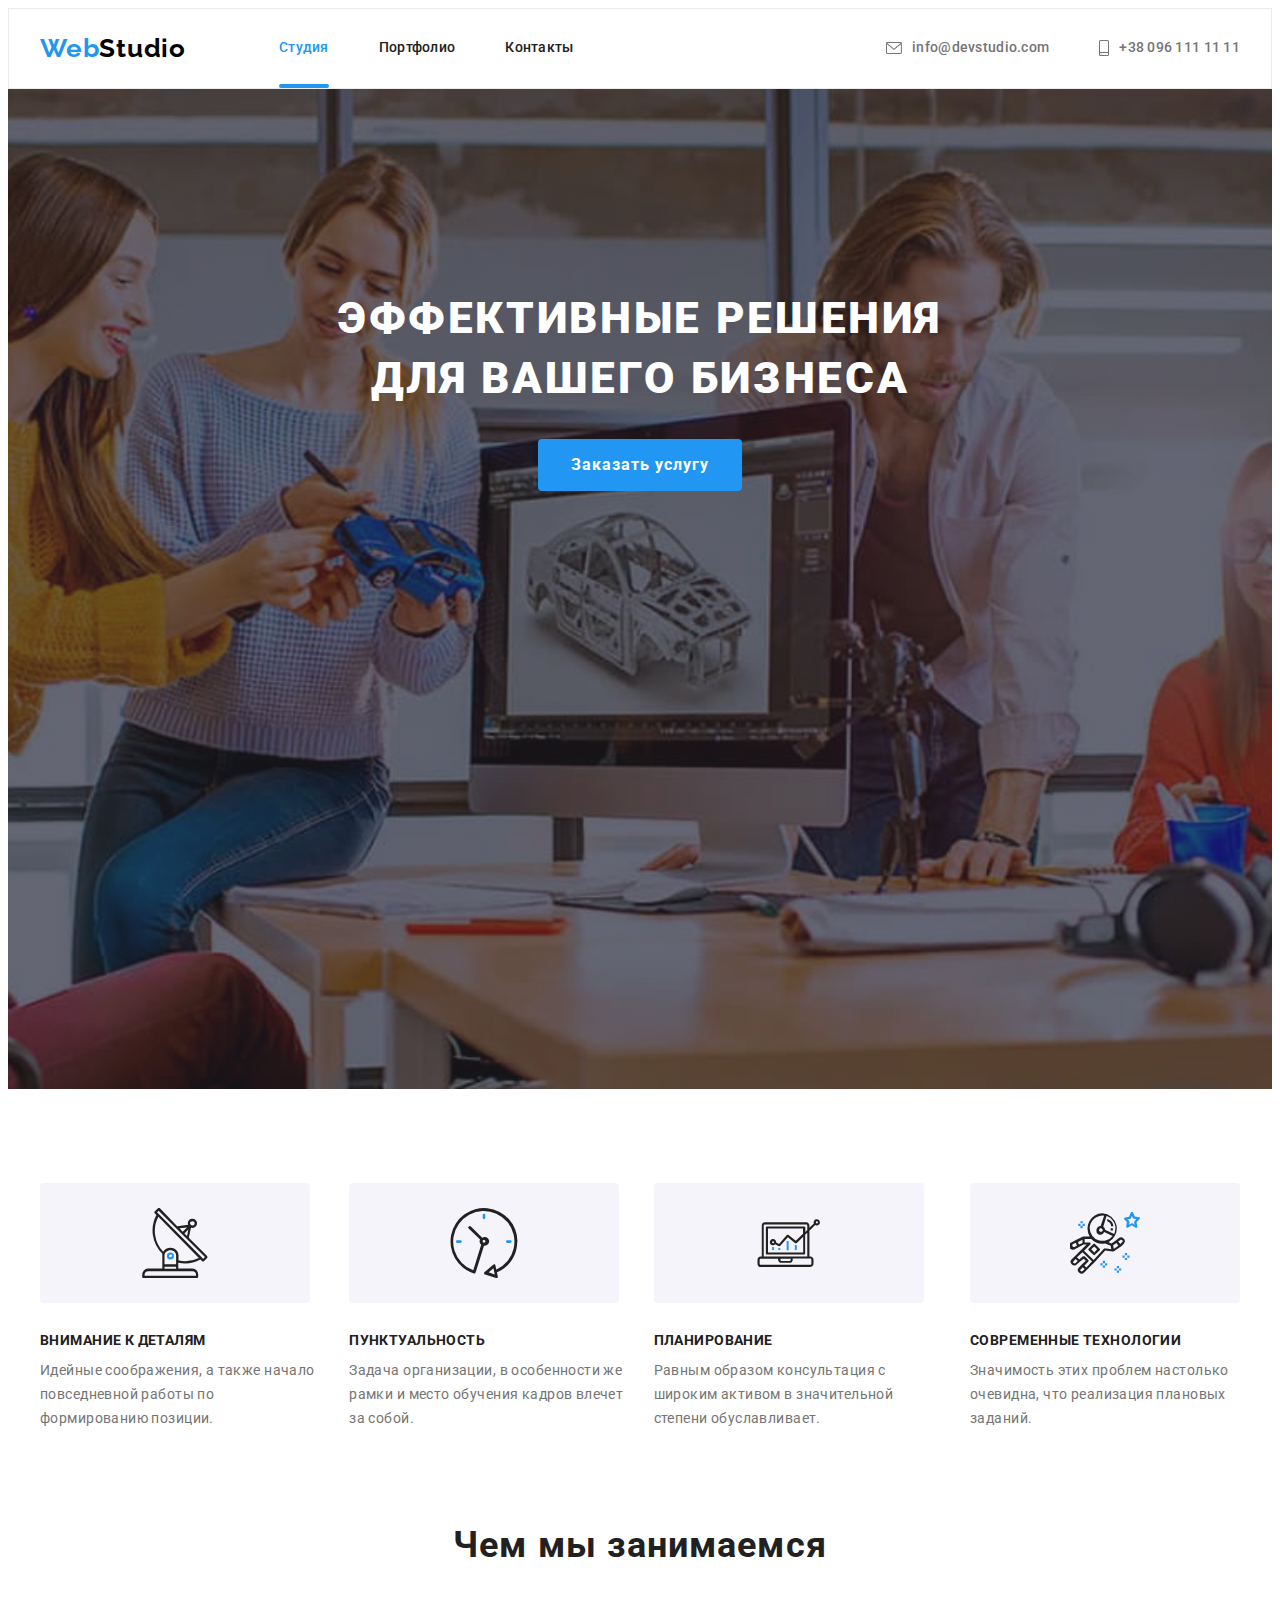
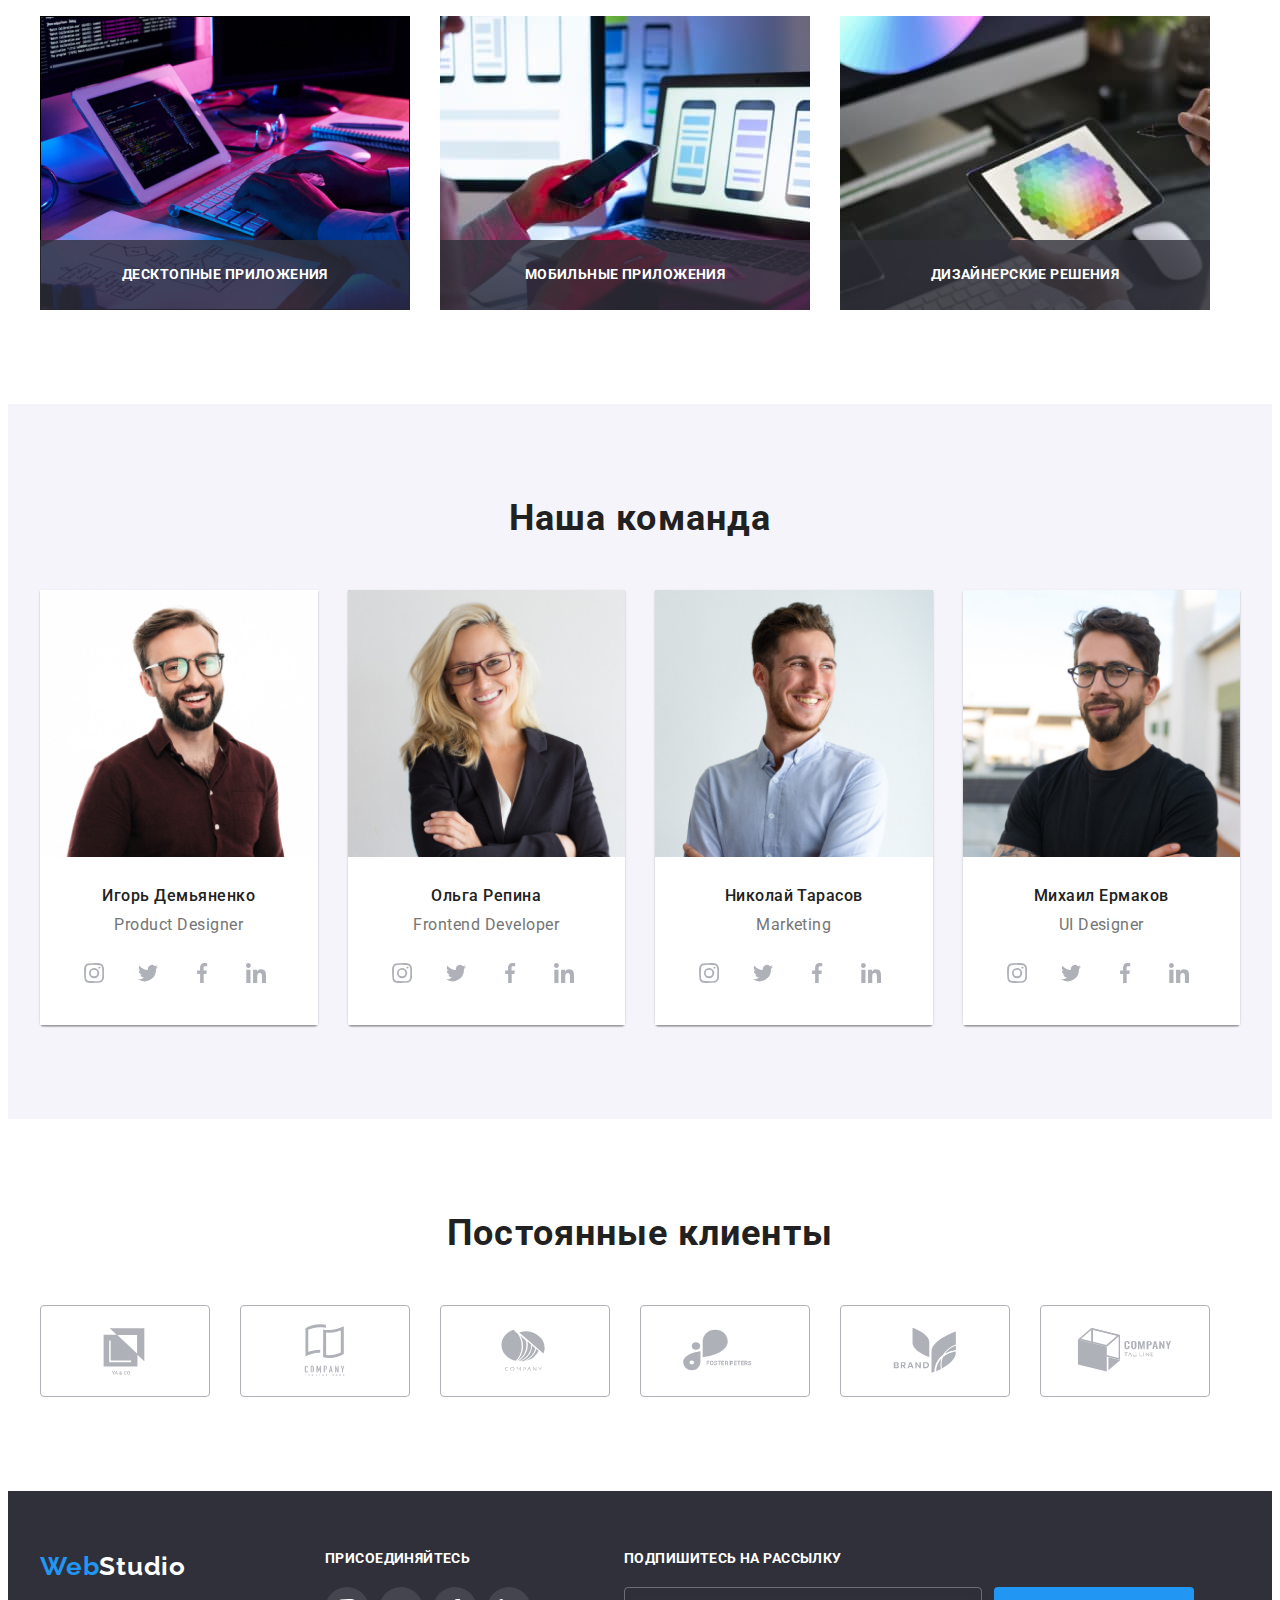
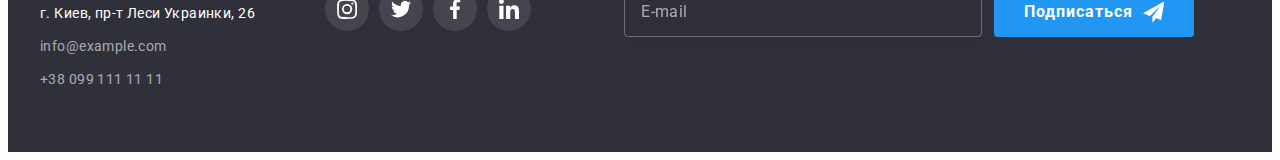
==== commit dfc6aed2: "HW5/1" ====
--- a/index.html
+++ b/index.html
@@ -54,7 +54,7 @@
         <section class="section hero">
             <div class="container">
                 <h1 class="hero-title">Эффективные решения <br/> для вашего бизнеса</h1>
-                <button type="button" class="hero-btn">Заказать услугу</button>
+                <button type="button" class="hero-btn" data-modal-open>Заказать услугу</button>
             </div>
         </section>
 
@@ -285,6 +285,8 @@
                 </ul>
             </div>
         </section>
+
+        
     </main>
 
     <footer class="footer">
@@ -340,5 +342,12 @@
         </div>
         
     </footer>
+    <div class="backdrop is-hidden" data-modal>
+        <div class="modal">
+            <button type="button" class="close-button" data-modal-close><svg class="icon-closes" width="30" height="30">
+                    <use href="./images/icons.svg#icon-close"></use></svg></button>
+        </div>
+    </div>
+    <script src="./js/modal.js"></script>
 </body>
 </html>
--- a/css/styles.css
+++ b/css/styles.css
@@ -115,6 +115,9 @@
 .header-item {
   position: relative;
 }
+.header-link {
+  transition: color 250ms cubic-bezier(0.4, 0, 0.2, 1);
+}
 .header-link:hover,
 .header-link:focus {
   color: var(--accent-text-color);
@@ -122,7 +125,7 @@
 .header-list .header-link.current {
   color: var(--accent-text-color);
 }
-.header-link::after {
+.header-link.current::after {
   display: block;
   content: "";
   width: 100%;
@@ -130,11 +133,10 @@
   background: var(--accent-text-color);
   border-radius: 2px;
   margin-top: 28px;
-  opacity: 0;
+
   position: absolute;
 }
 .header-link:hover::after {
-  opacity: 1;
 }
 
 .header-link-contact {
@@ -145,6 +147,7 @@
   line-height: 1.14;
   letter-spacing: 0.02em;
   color: #757575;
+  transition: color 250ms cubic-bezier(0.4, 0, 0.2, 1);
 }
 .header-link-contact:hover,
 .header-link-contact:focus {
@@ -258,16 +261,12 @@
 .product-item {
   position: relative;
 }
-.product-item::before {
-  display: inline-block;
-  position: absolute;
-  contain: "";
+
+.product-text {
   width: 100%;
+  left: 0;
+  bottom: 0;
   height: 70px;
-  background: rgba(47, 48, 58, 0.8);
-}
-
-.product-text {
   position: absolute;
   font-weight: bold;
   font-size: 14px;
@@ -276,7 +275,10 @@
   letter-spacing: 0.03em;
   text-transform: uppercase;
   color: #fff;
-  bottom: 27px;
+  align-items: center;
+  justify-content: center;
+  display: flex;
+  background-color: rgba(47, 48, 58, 0.8);
 }
 
 /*-------------TEAM------------*/
@@ -307,6 +309,7 @@
 .team-name-content {
   padding-top: 30px;
   padding-bottom: 30px;
+  background-color: #ffffff;
 }
 
 .team-name {
@@ -341,9 +344,11 @@
   justify-content: center;
   width: 44px;
   height: 44px;
-
+  background-color: #ffffff;
   border-radius: 50px;
   color: #afb1b8;
+  transition: background-color 250ms cubic-bezier(0.4, 0, 0.2, 1),
+    color 250ms cubic-bezier(0.4, 0, 0.2, 1);
 }
 .team-social-link:hover,
 .team-social-link:focus {
@@ -352,6 +357,7 @@
 }
 .icon-social {
   fill: currentColor;
+  transition: color 250ms cubic-bezier(0.4, 0, 0.2, 1);
 }
 .icon-social:hover,
 .icon-social:focus {
@@ -387,6 +393,8 @@
   box-sizing: border-box;
   border-radius: 4px;
   color: #afb1b8;
+
+  transition: color 250ms cubic-bezier(0.4, 0, 0.2, 1);
 }
 .client-link:hover,
 .client-link:focus {
@@ -395,6 +403,7 @@
 }
 .icon-client {
   fill: currentColor;
+  transition: color 250ms cubic-bezier(0.4, 0, 0.2, 1);
 }
 .icon-client:hover,
 .icon-client:focus {
@@ -435,6 +444,7 @@
   line-height: 1.71;
   letter-spacing: 0.03em;
   color: #ffffff;
+  transition: color 250ms cubic-bezier(0.4, 0, 0.2, 1);
 }
 .address-link:hover,
 .address-link:focus {
@@ -445,6 +455,7 @@
   line-height: 1.71;
   letter-spacing: 0.03em;
   color: rgba(255, 255, 255, 0.6);
+  transition: color 250ms cubic-bezier(0.4, 0, 0.2, 1);
 }
 .address-link-contact:hover,
 .address-link-contact:focus {
@@ -478,6 +489,7 @@
   border-radius: 50px;
   color: #fff;
   background: rgba(255, 255, 255, 0.1);
+  transition: background-color 250ms cubic-bezier(0.4, 0, 0.2, 1);
 }
 .footer-social-link:hover,
 .footer-social-link:focus {
@@ -486,6 +498,7 @@
 }
 .icon-social {
   fill: currentColor;
+  transition: color 250ms cubic-bezier(0.4, 0, 0.2, 1);
 }
 .icon-social:hover,
 .icon-social:focus {
@@ -545,6 +558,7 @@
   cursor: pointer;
   color: var(--first-btn-color);
   padding: 6px 22px;
+  transition: background-color 250ms cubic-bezier(0.4, 0, 0.2, 1);
 }
 .filter-btn:hover,
 .filter-btn:focus {
@@ -586,9 +600,77 @@
 }
 .portfolio-link {
   display: block;
+  transition: box-shadow 250ms cubic-bezier(0.4, 0, 0.2, 1);
 }
 .portfolio-link:hover,
 .portfolio-link:focus {
   box-shadow: 0px 1px 1px rgba(0, 0, 0, 0.12), 0px 4px 4px rgba(0, 0, 0, 0.06),
     1px 4px 6px rgba(0, 0, 0, 0.16);
 }
+
+/* --------Overley-------- */
+
+.portfolio-item:hover .overley-text,
+.portfolio-item:focus .overley-text {
+  transform: translateY(0);
+}
+.portfolio-overley {
+  position: relative;
+  overflow: hidden;
+}
+.overley-text {
+  position: absolute;
+  top: 0;
+  left: 0;
+  font-size: 18px;
+  line-height: 1.56;
+  letter-spacing: 0.03em;
+
+  color: #ffffff;
+  height: 100%;
+  padding: 43px 24px;
+  background-color: rgba(33, 150, 243, 0.9);
+  transform: translateY(100%);
+  transition: transform 250ms cubic-bezier(0.4, 0, 0.2, 1);
+}
+
+/* --------Modal-------- */
+
+.backdrop {
+  position: fixed;
+  top: 0;
+
+  width: 100vw;
+  height: 100vh;
+  background-color: rgba(0, 0, 0, 0.2);
+  transition: opacity 450ms, visibility 450ms;
+}
+.backdrop.is-hidden .modal {
+  transform: rotate(-300deg) scale(0.5);
+}
+.modal {
+  position: absolute;
+  top: 50%;
+  left: 50%;
+  width: 528px;
+  min-height: 581px;
+  background-color: #ffffff;
+  box-shadow: 0px 1px 3px rgba(0, 0, 0, 0.12), 0px 1px 1px rgba(0, 0, 0, 0.14),
+    0px 2px 1px rgba(0, 0, 0, 0.2);
+  border-radius: 4px;
+  transform: translate(-50%, -50%) rotate(0) scale(1);
+  transition: transform 450ms;
+}
+.close-button {
+  position: absolute;
+  width: 30px;
+  height: 30px;
+  top: 8px;
+  right: 18px;
+  background-color: transparent;
+}
+.is-hidden {
+  opacity: 0;
+  pointer-events: none;
+  visibility: hidden;
+}
